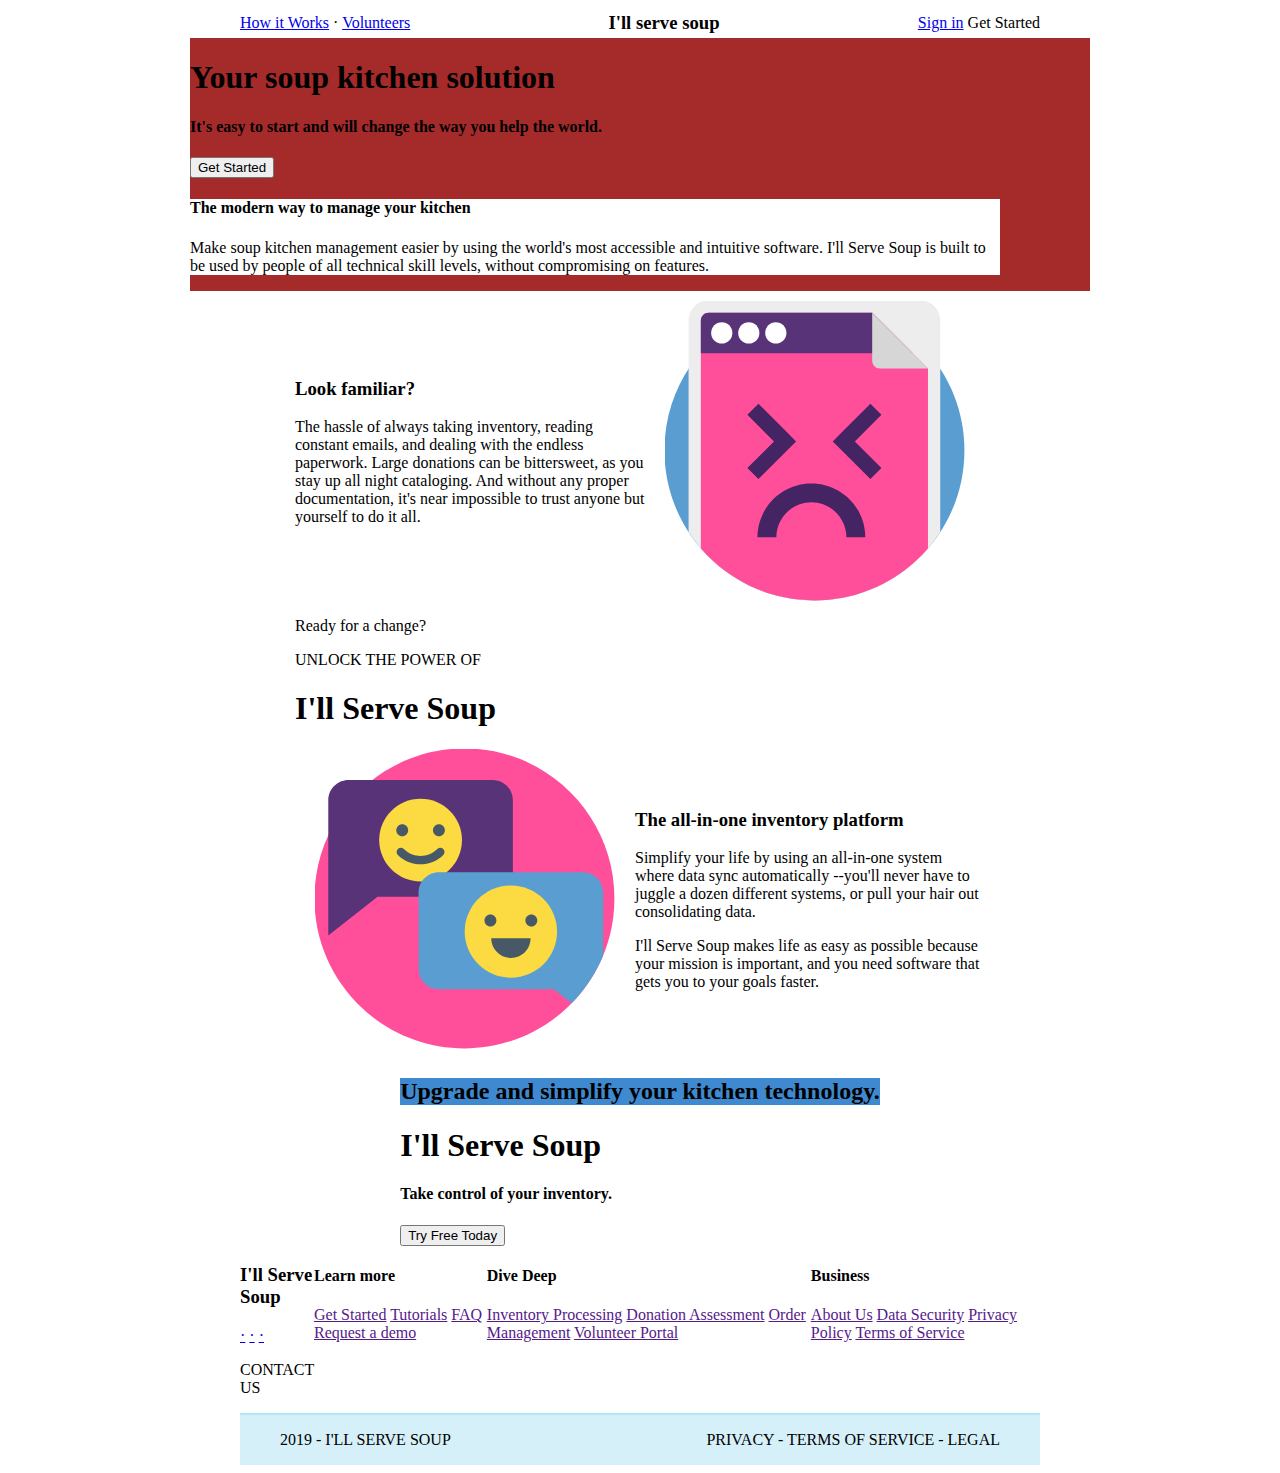
==== index.html @ 5c404c8e "Blue footer" ====
<!DOCTYPE html>
<html lang="en">
<head>
  <meta charset="UTF-8">
  <meta name="viewport" content="width=device-width, initial-scale=1.0">
  <meta http-equiv="X-UA-Compatible" content="ie=edge">
  <link href="https://fonts.googleapis.com/css?family=Open+Sans&display=swap" rel="stylesheet">
  
  <title>I'll serve soup</title>
  <link rel="shortcut icon" type="image/png" href="img/bowl.png" />
  
  <link rel="stylesheet" href="css/index.css">
</head>
<body>
  <div class="container">
    <header>
      <div class="links-left">
        <a href="#">How it Works</a>
        ·
        <a href="#">Volunteers</a>
      </div>
      <div class="logo">
        <h3>I'll serve soup</h3>
      </div>
      <div class="links-right">
        <a href="#">Sign in</a>
        <a>Get Started</a>
      </div>
    </header>
    <section class="top">
      <div class="top-text">
        <h1>Your soup kitchen solution</h1>
        <h4>It's easy to start and will change the way you help the world.</h4>
        <button>Get Started</button>
      </div>
      <div class="card">
        <h4>The modern way to manage your kitchen</h4>
        <p>Make soup kitchen management easier by using the world's most accessible 
          and intuitive software. I'll Serve Soup is built to be used by people of 
          all technical skill levels, without compromising on features.</p>
      </div>
    </section>
    <section class="middle">
      <div class="info">
        <div class="text">
          <h3>Look familiar?</h3>
          <p>The hassle of always taking inventory, reading constant emails, and 
            dealing with the endless paperwork. Large donations can be bittersweet, 
            as you stay up all night cataloging. And without any proper documentation, 
            it's near impossible to trust anyone but yourself to do it all.</p>
        </div>
        <img src="./img/browser.svg" alt="browser">
      </div>
      <div>
        <p>Ready for a change?</p>
        <p>UNLOCK THE POWER OF</p>
        <h1>I'll Serve Soup</h1>
      </div>
      <div class="info">
        <img src="./img/chat.svg" alt="chat">
        <div class="text">
          <h3>The all-in-one inventory platform</h3>
          <p>Simplify your life by using an all-in-one system where data sync automatically 
            --you'll never have to juggle a dozen different systems, or pull your hair out consolidating data.
          </p>
          <p>I'll Serve Soup makes life as easy as possible because your mission is important, 
            and you need software that gets you to your goals faster.</p>
        </div>
      </div>
    </section>
    <section class="last">
      <div class="upgrade">       
        <h2>Upgrade and simplify your kitchen technology.</h2>
      </div>
      <div>
        <h1>I'll Serve Soup</h1>
        <h4>Take control of your inventory.</h4>
        <button>Try Free Today</button>
      </div>
    </section>
    <footer>
      <div class="footer-links">
        <div class="footer-sec">
          <h3>I'll Serve Soup</h3>
          <div class="social-icons">
            <a href="#">·</a>
            <a href="#">·</a>
            <a href="#">·</a>
          </div>
          <p>CONTACT US</p>
        </div>
        <div class="footer-sec">
          <h4>Learn more</h4>
          <a href="">Get Started</a>
          <a href="">Tutorials</a>
          <a href="">FAQ</a>
          <a href="">Request a demo</a>
        </div>
        <div class="footer-sec">
        <h4>Dive Deep</h4>
        <a href="">Inventory Processing</a>
        <a href="">Donation Assessment</a>
        <a href="">Order Management</a>
        <a href="">Volunteer Portal</a>
        </div>
        <div class="footer-sec">
        <h4>Business</h4>
        <a href="">About Us</a>
        <a href="">Data Security</a>
        <a href="">Privacy Policy</a>
        <a href="">Terms of Service</a>
        </div>
      </div>
      <div class="footer-blue">
        <div class="text">
          <p>2019 -  I'LL SERVE SOUP</p>
          <p>PRIVACY - TERMS OF SERVICE - LEGAL</p>
        </div>
     
      </div>
    </footer>
  </div>
</body>
</html>
---- css/index.css ----
.container {
  max-width: 800px;
  margin: 0 auto;
  display: flex;
  flex-direction: column;
  align-items: center;
}
header {
  display: flex;
  flex-direction: row;
  align-items: center;
  justify-content: space-between;
  width: 100%;
  height: 30px;
  background-color: white;
}
.top {
  background-color: brown;
  width: 100vh;
}
.top .card {
  width: 90%;
  background-color: white;
}
.middle {
  padding: 10px 40px;
}
.middle .info {
  display: flex;
  justify-content: space-between;
  align-items: center;
}
.middle .info img {
  height: 300px;
  padding: 0 20px;
}
.middle .info .text {
  max-width: 350px;
}
.last {
  background-image: url('../img/saile-ilyas-SiwrpBnxDww-unsplash.jpg');
}
.last .upgrade {
  width: 100%;
  background-color: #3e89cf;
}
.footer-links {
  display: flex;
}
.footer-blue {
  width: 100%;
  display: flex;
  justify-content: center;
  background-color: #d6f0fa;
  border-top: 2px solid #b1e7fa;
}
.footer-blue .text {
  display: flex;
  flex-direction: row;
  justify-content: space-between;
  width: 90%;
}
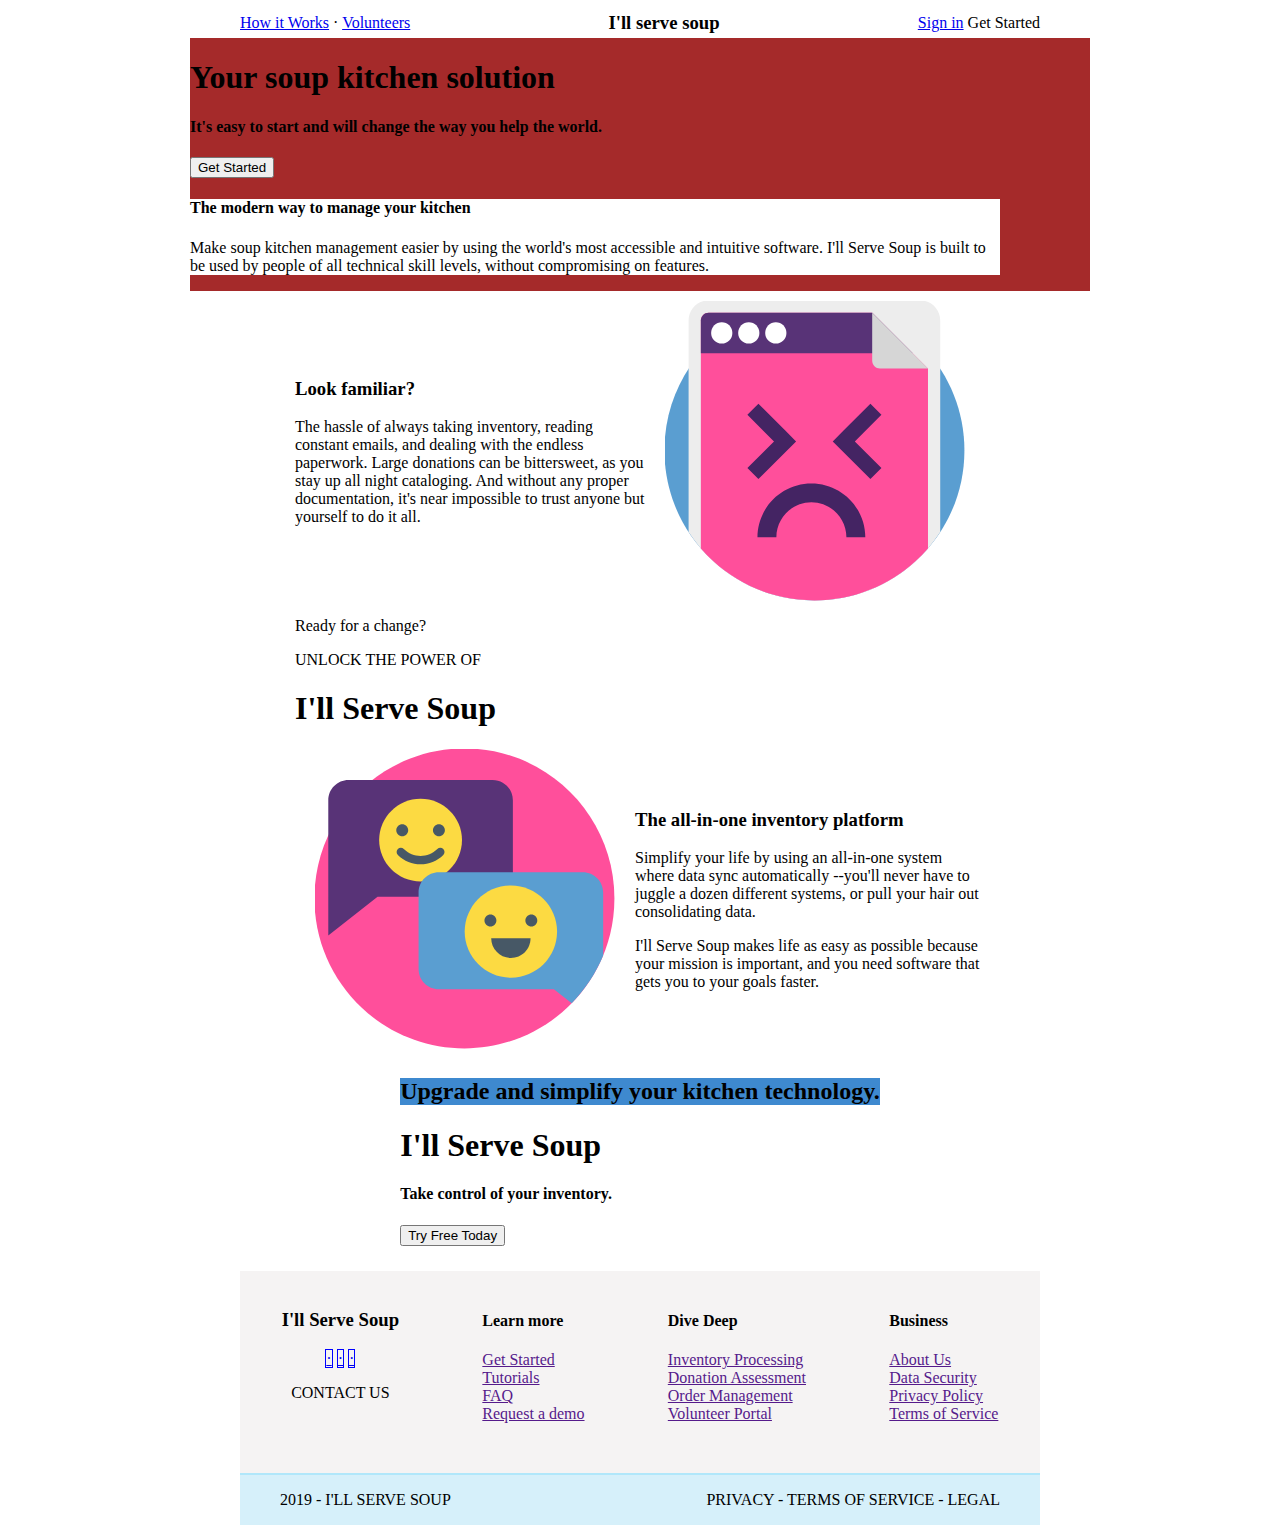
==== commit a3ea641a: "footer links" ====
--- a/index.html
+++ b/index.html
@@ -81,13 +81,16 @@
     <footer>
       <div class="footer-links">
         <div class="footer-sec">
-          <h3>I'll Serve Soup</h3>
-          <div class="social-icons">
-            <a href="#">·</a>
-            <a href="#">·</a>
-            <a href="#">·</a>
+          <div class="contact">
+            <h3>I'll Serve Soup</h3>
+            <div class="social-icons">
+              <a href="#">·</a>
+              <a href="#">·</a>
+              <a href="#">·</a>
+            </div>
+            <p>CONTACT US</p>
           </div>
-          <p>CONTACT US</p>
+          
         </div>
         <div class="footer-sec">
           <h4>Learn more</h4>
--- a/css/index.css
+++ b/css/index.css
@@ -44,8 +44,27 @@
   width: 100%;
   background-color: #3e89cf;
 }
+footer {
+  width: 100%;
+}
 .footer-links {
+  margin-top: 25px;
+  padding: 20px 0 50px 0;
+  background-color: #f5f3f3;
   display: flex;
+  justify-content: space-around;
+}
+.footer-links .footer-sec {
+  display: flex;
+  flex-direction: column;
+}
+.footer-links .footer-sec .contact {
+  text-align: center;
+}
+.footer-links .footer-sec .social-icons a {
+  width: 15px;
+  height: 15px;
+  border: 1px solid blue;
 }
 .footer-blue {
   width: 100%;
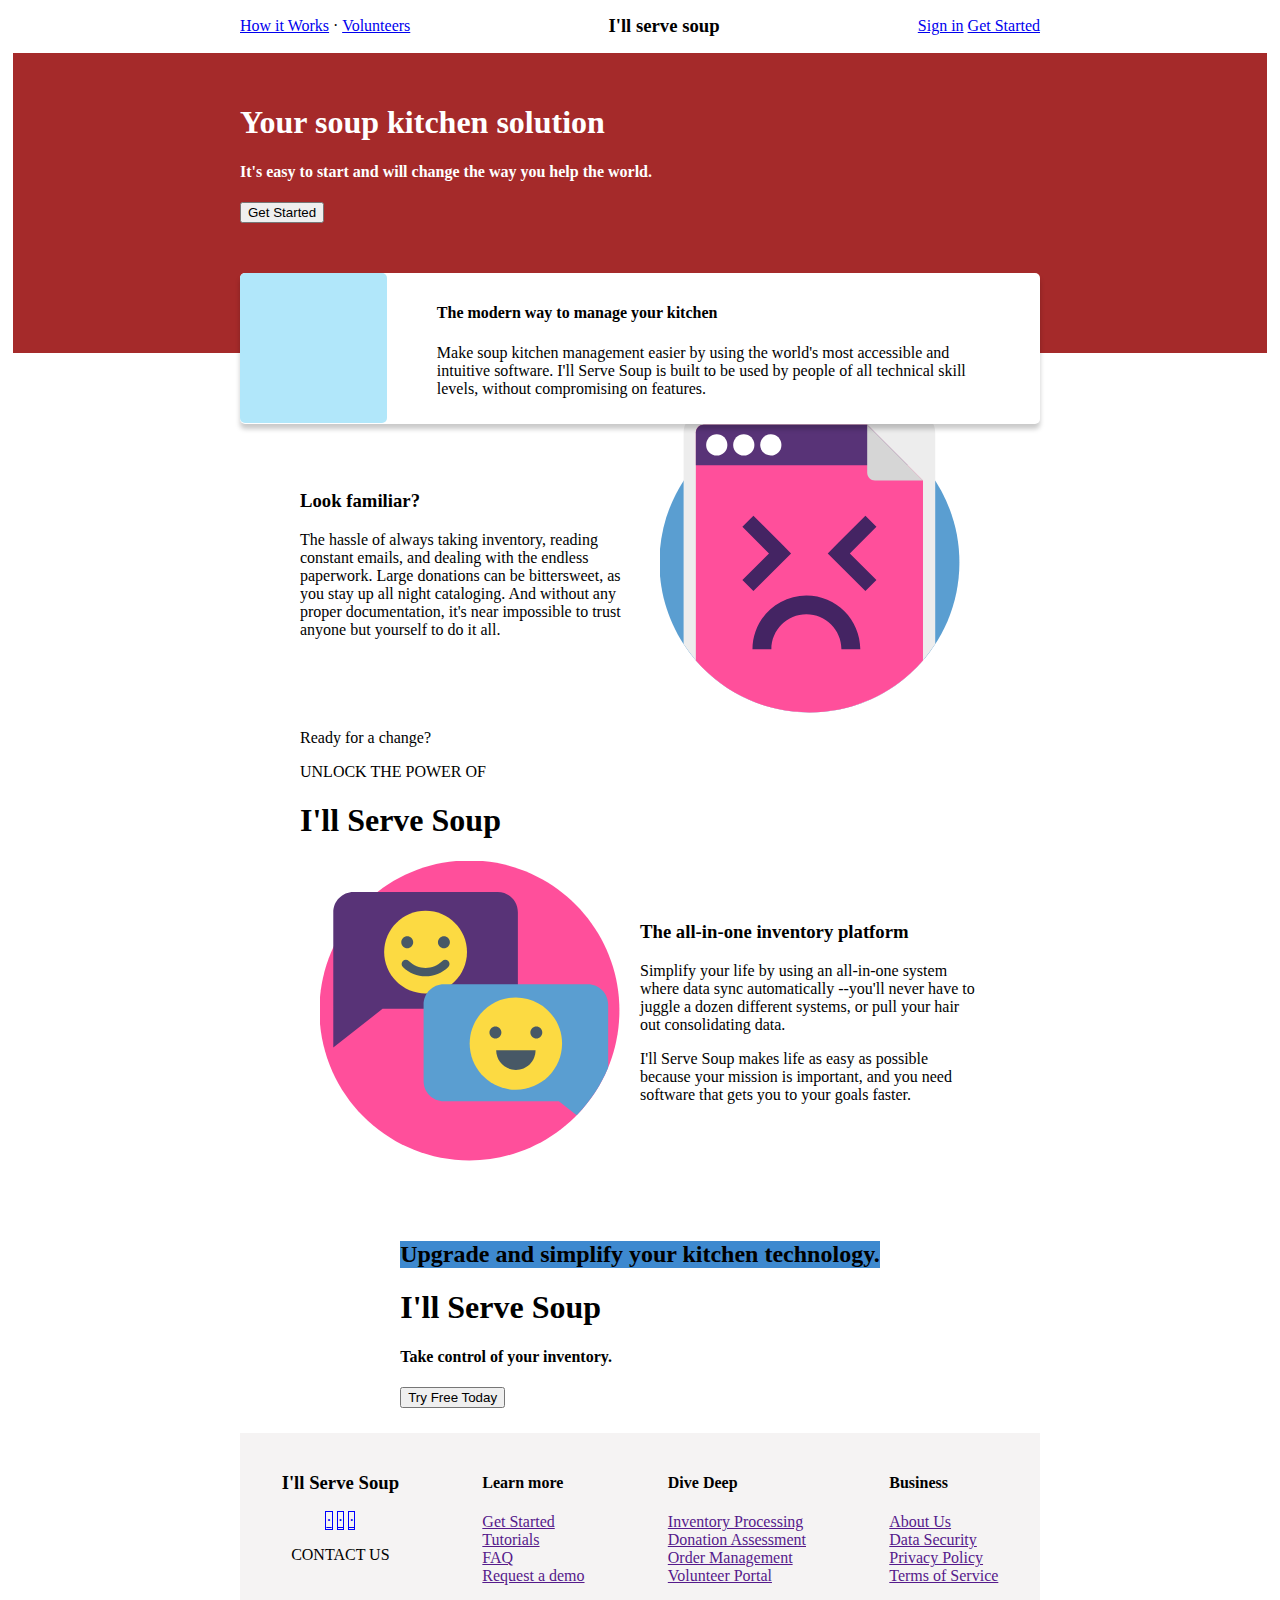
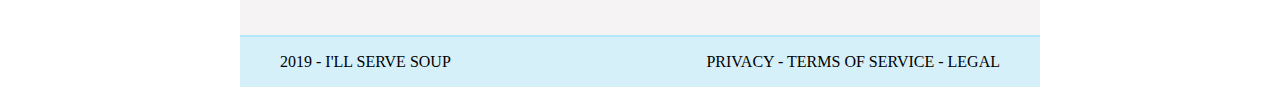
==== commit 30c7bd13: "Top section" ====
--- a/index.html
+++ b/index.html
@@ -24,9 +24,10 @@
       </div>
       <div class="links-right">
         <a href="#">Sign in</a>
-        <a>Get Started</a>
+        <a href="#">Get Started</a>
       </div>
     </header>
+
     <section class="top">
       <div class="top-text">
         <h1>Your soup kitchen solution</h1>
@@ -34,12 +35,18 @@
         <button>Get Started</button>
       </div>
       <div class="card">
-        <h4>The modern way to manage your kitchen</h4>
-        <p>Make soup kitchen management easier by using the world's most accessible 
+        <div class="card-img">
+            <a href="#"></a>
+        </div>
+        <div class="card-text">
+          <h4>The modern way to manage your kitchen</h4>
+          <p>Make soup kitchen management easier by using the world's most accessible 
           and intuitive software. I'll Serve Soup is built to be used by people of 
           all technical skill levels, without compromising on features.</p>
+        </div>
       </div>
     </section>
+
     <section class="middle">
       <div class="info">
         <div class="text">
@@ -68,6 +75,7 @@
         </div>
       </div>
     </section>
+
     <section class="last">
       <div class="upgrade">       
         <h2>Upgrade and simplify your kitchen technology.</h2>
--- a/css/index.css
+++ b/css/index.css
@@ -11,19 +11,49 @@
   align-items: center;
   justify-content: space-between;
   width: 100%;
-  height: 30px;
+  max-width: 800px;
+  height: 35px;
+  padding-bottom: 10px;
   background-color: white;
+  top: 0px;
 }
 .top {
   background-color: brown;
-  width: 100vh;
+  width: 98vw;
+  height: 300px;
+  display: flex;
+  flex-direction: column;
+  align-items: center;
+}
+.top .top-text {
+  width: 90%;
+  max-width: 800px;
+  color: white;
+  padding-top: 30px;
 }
 .top .card {
   width: 90%;
+  max-width: 800px;
   background-color: white;
+  display: flex;
+  border-radius: 5px;
+  position: relative;
+  bottom: -50px;
+  -webkit-box-shadow: 0px 5px 5px 0px rgba(0, 0, 0, 0.21);
+  -moz-box-shadow: 0px 5px 5px 0px rgba(0, 0, 0, 0.21);
+  box-shadow: 0px 5px 5px 0px rgba(0, 0, 0, 0.21);
+}
+.top .card .card-img {
+  background-color: #b1e7fa;
+  width: 350px;
+  height: 150px;
+  border-radius: 5px;
+}
+.top .card .card-text {
+  padding: 10px 50px;
 }
 .middle {
-  padding: 10px 40px;
+  padding: 60px;
 }
 .middle .info {
   display: flex;
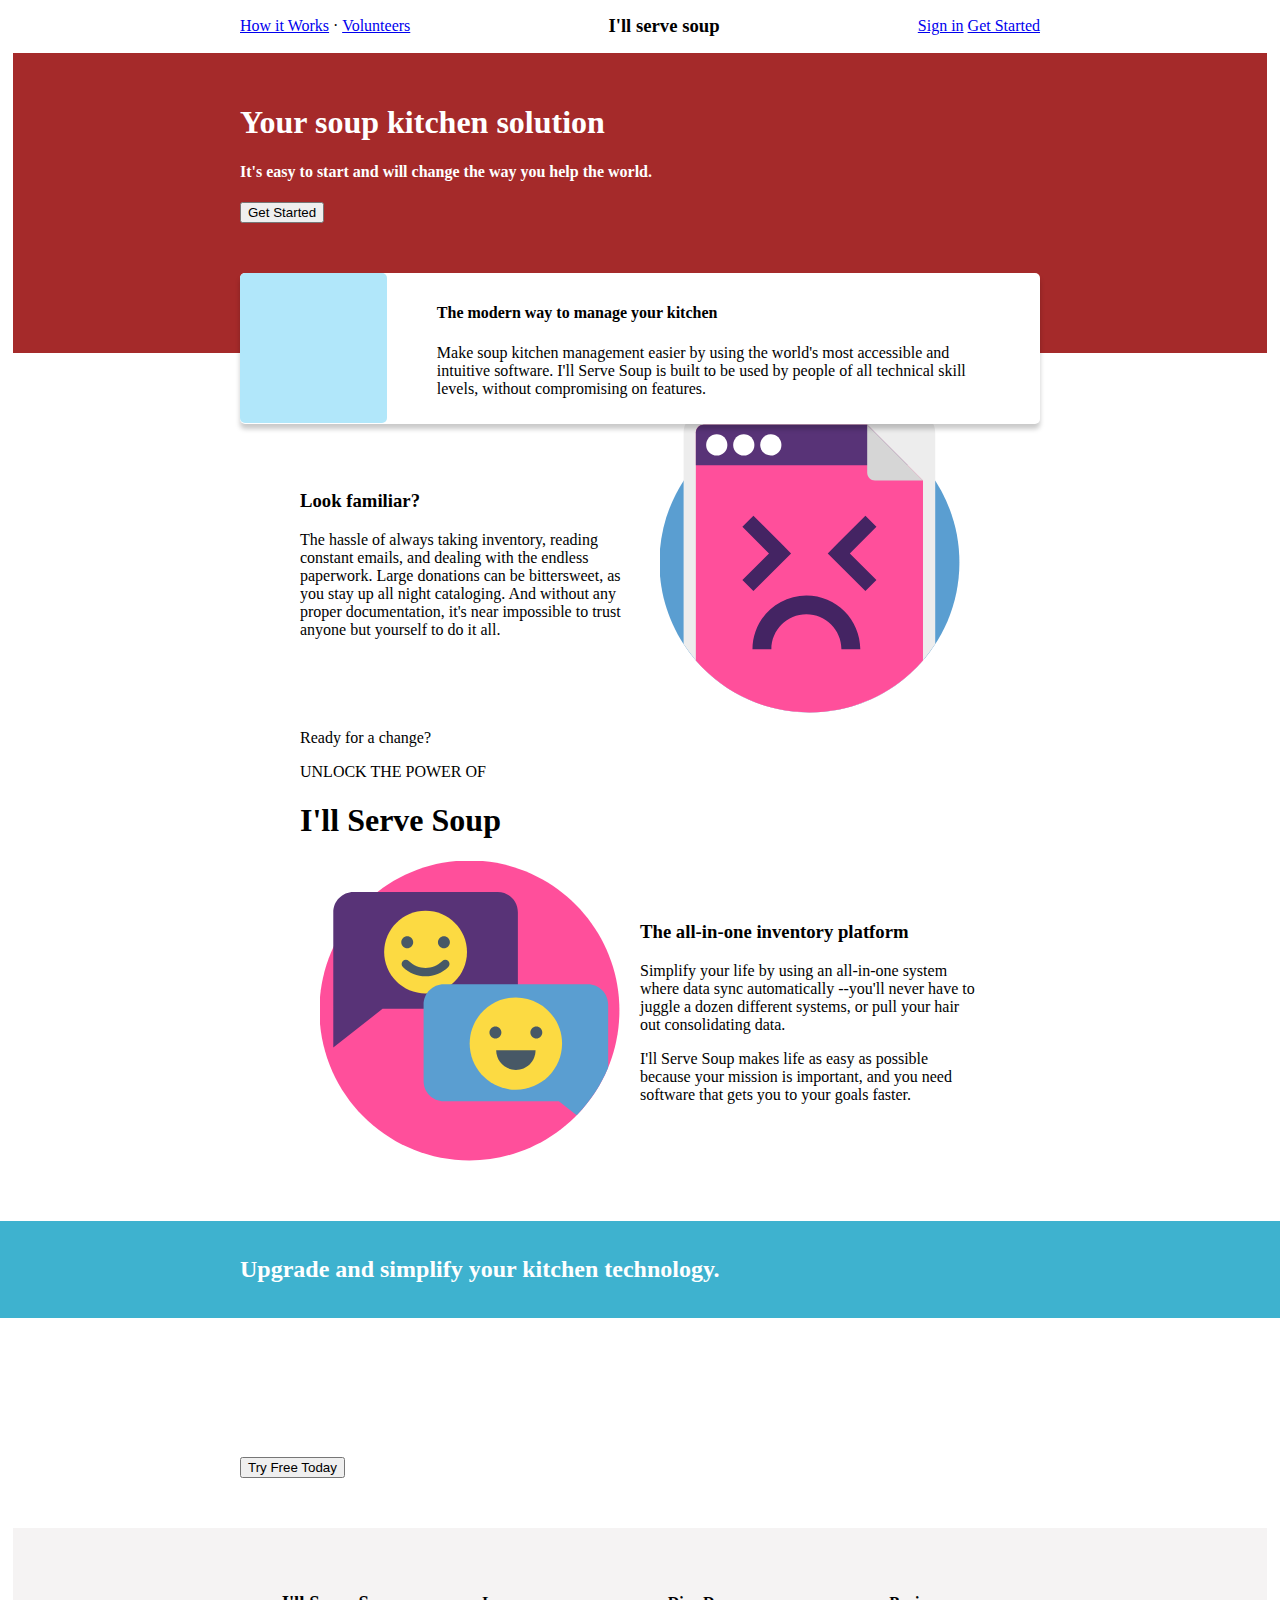
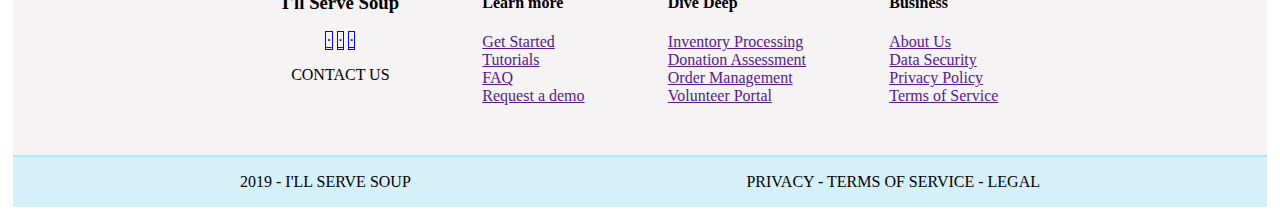
==== commit 75221d42: "Last section and details" ====
--- a/index.html
+++ b/index.html
@@ -36,7 +36,6 @@
       </div>
       <div class="card">
         <div class="card-img">
-            <a href="#"></a>
         </div>
         <div class="card-text">
           <h4>The modern way to manage your kitchen</h4>
@@ -80,7 +79,7 @@
       <div class="upgrade">       
         <h2>Upgrade and simplify your kitchen technology.</h2>
       </div>
-      <div>
+      <div class="last-text">
         <h1>I'll Serve Soup</h1>
         <h4>Take control of your inventory.</h4>
         <button>Try Free Today</button>
--- a/css/index.css
+++ b/css/index.css
@@ -69,18 +69,42 @@
 }
 .last {
   background-image: url('../img/saile-ilyas-SiwrpBnxDww-unsplash.jpg');
+  width: 98vw;
+  display: flex;
+  flex-direction: column;
+  align-items: center;
 }
 .last .upgrade {
-  width: 100%;
-  background-color: #3e89cf;
+  background-color: #3eb2cf;
+  width: 98vw;
+  display: flex;
+  flex-direction: column;
+  align-items: center;
+  padding: 15px;
+}
+.last .upgrade h2 {
+  color: white;
+  width: 90%;
+  max-width: 800px;
+}
+.last .last-text {
+  width: 90%;
+  max-width: 800px;
+  color: white;
+  padding: 20px 0 50px 0;
 }
 footer {
-  width: 100%;
+  width: 98vw;
+  display: flex;
+  flex-direction: column;
+  align-items: center;
+  background-color: #f5f3f3;
 }
 .footer-links {
+  width: 90%;
+  max-width: 800px;
   margin-top: 25px;
   padding: 20px 0 50px 0;
-  background-color: #f5f3f3;
   display: flex;
   justify-content: space-around;
 }
@@ -97,15 +121,16 @@
   border: 1px solid blue;
 }
 .footer-blue {
-  width: 100%;
+  width: 98vw;
   display: flex;
   justify-content: center;
   background-color: #d6f0fa;
   border-top: 2px solid #b1e7fa;
 }
 .footer-blue .text {
+  width: 90%;
+  max-width: 800px;
   display: flex;
   flex-direction: row;
   justify-content: space-between;
-  width: 90%;
 }
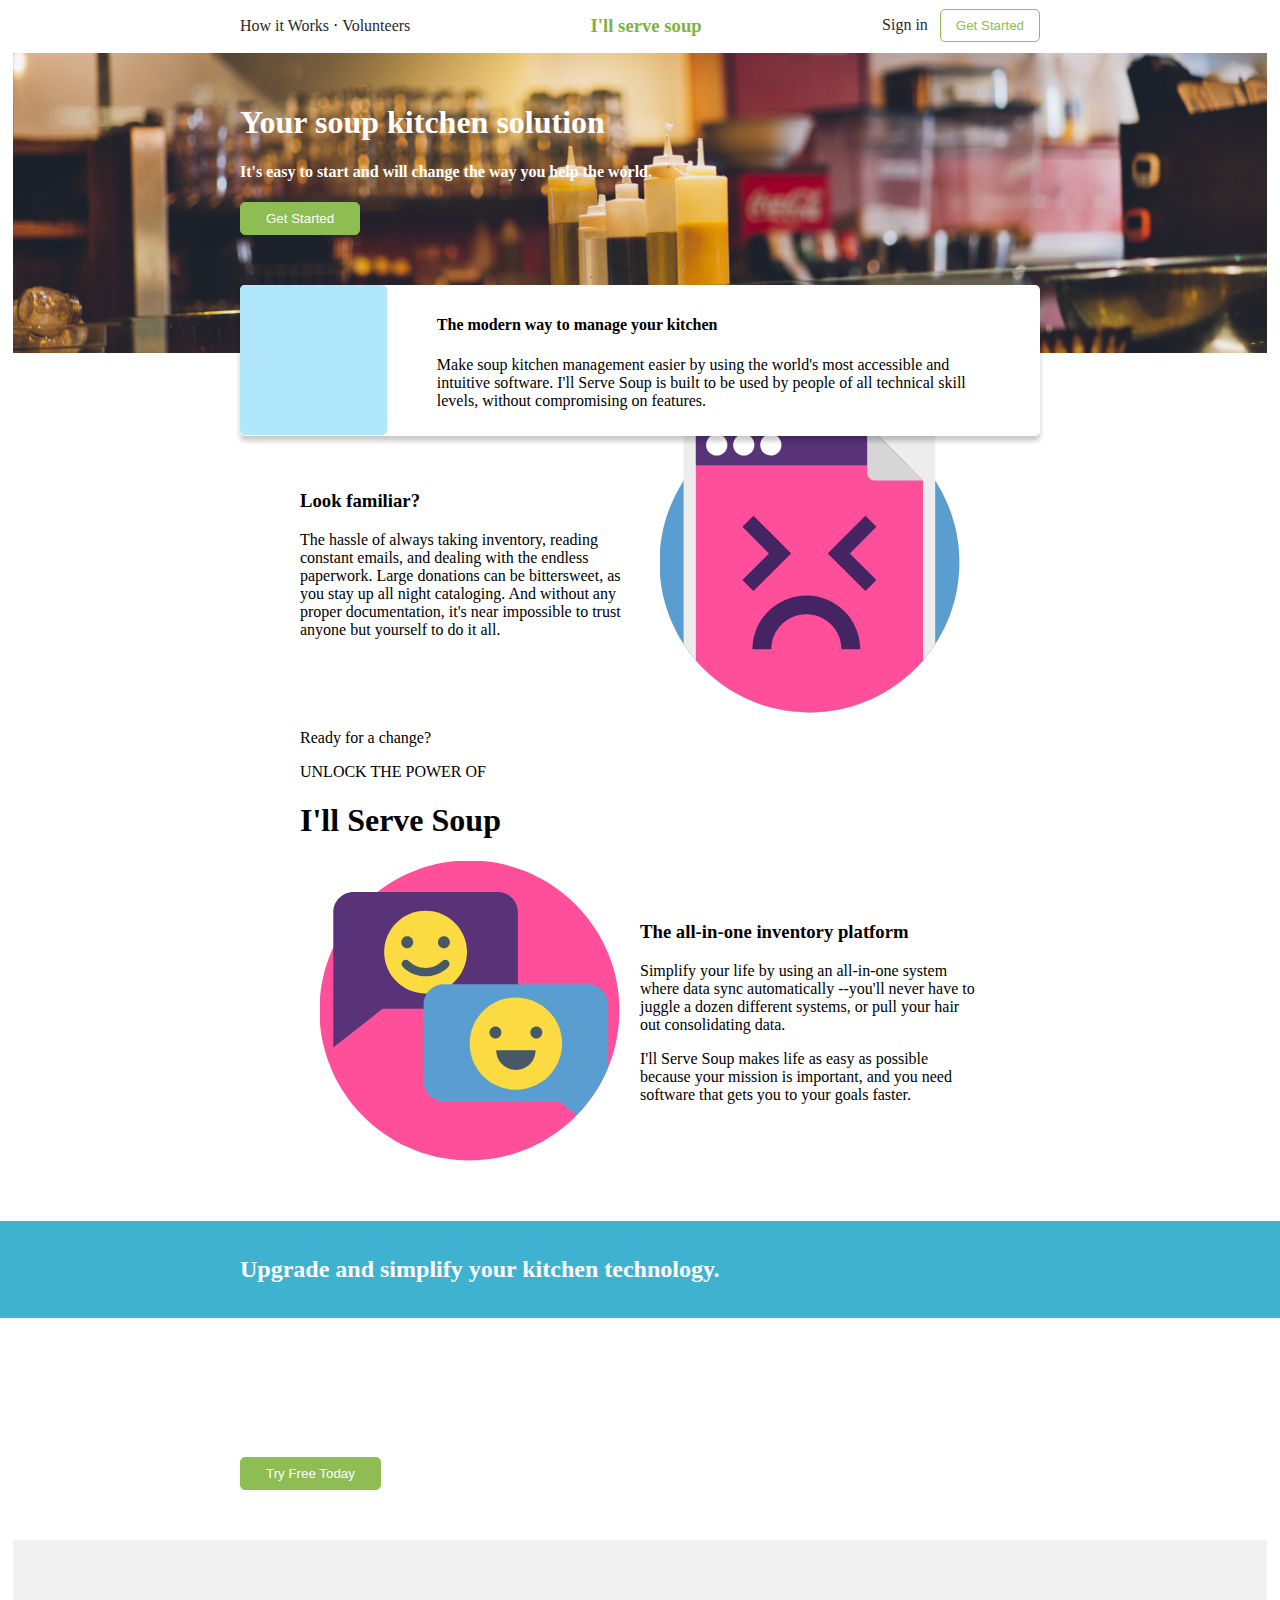
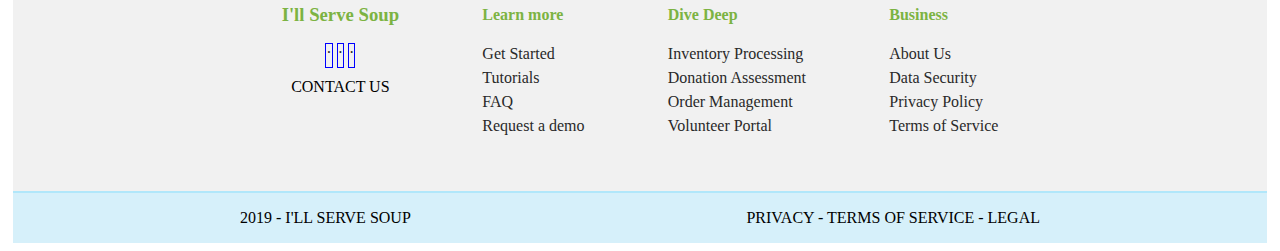
==== commit ed62fd14: "Buttons and final colors" ====
--- a/index.html
+++ b/index.html
@@ -24,7 +24,8 @@
       </div>
       <div class="links-right">
         <a href="#">Sign in</a>
-        <a href="#">Get Started</a>
+        <a href="#">
+         <button class="inv">Get Started</button> </a>
       </div>
     </header>
 
--- a/css/index.css
+++ b/css/index.css
@@ -4,6 +4,27 @@
   display: flex;
   flex-direction: column;
   align-items: center;
+}
+a {
+  text-decoration: none;
+  color: #292929;
+}
+a:hover {
+  text-decoration: underline;
+}
+button {
+  padding: 8px 25px;
+  color: white;
+  background-color: #8dbd53;
+  border: 1px solid #8dbd53;
+  border-radius: 5px;
+}
+.inv {
+  padding: 8px 15px;
+  color: #8dbd53;
+  background-color: white;
+  border: 1px solid #8dbd53;
+  border-radius: 5px;
 }
 header {
   display: flex;
@@ -17,8 +38,16 @@
   background-color: white;
   top: 0px;
 }
+header h3 {
+  color: #7cb342;
+}
+header .inv {
+  margin-left: 8px;
+}
 .top {
-  background-color: brown;
+  background-image: url("../img/benjamin-massello-M1IKt__JX0k-unsplash.jpg");
+  background-position: center;
+  background-size: cover;
   width: 98vw;
   height: 300px;
   display: flex;
@@ -69,6 +98,8 @@
 }
 .last {
   background-image: url('../img/saile-ilyas-SiwrpBnxDww-unsplash.jpg');
+  background-position: center;
+  background-size: cover;
   width: 98vw;
   display: flex;
   flex-direction: column;
@@ -98,7 +129,11 @@
   display: flex;
   flex-direction: column;
   align-items: center;
-  background-color: #f5f3f3;
+  background-color: #f1f1f1;
+}
+footer h3,
+footer h4 {
+  color: #7cb342;
 }
 .footer-links {
   width: 90%;
@@ -114,6 +149,9 @@
 }
 .footer-links .footer-sec .contact {
   text-align: center;
+}
+.footer-links .footer-sec a {
+  padding-bottom: 6px;
 }
 .footer-links .footer-sec .social-icons a {
   width: 15px;
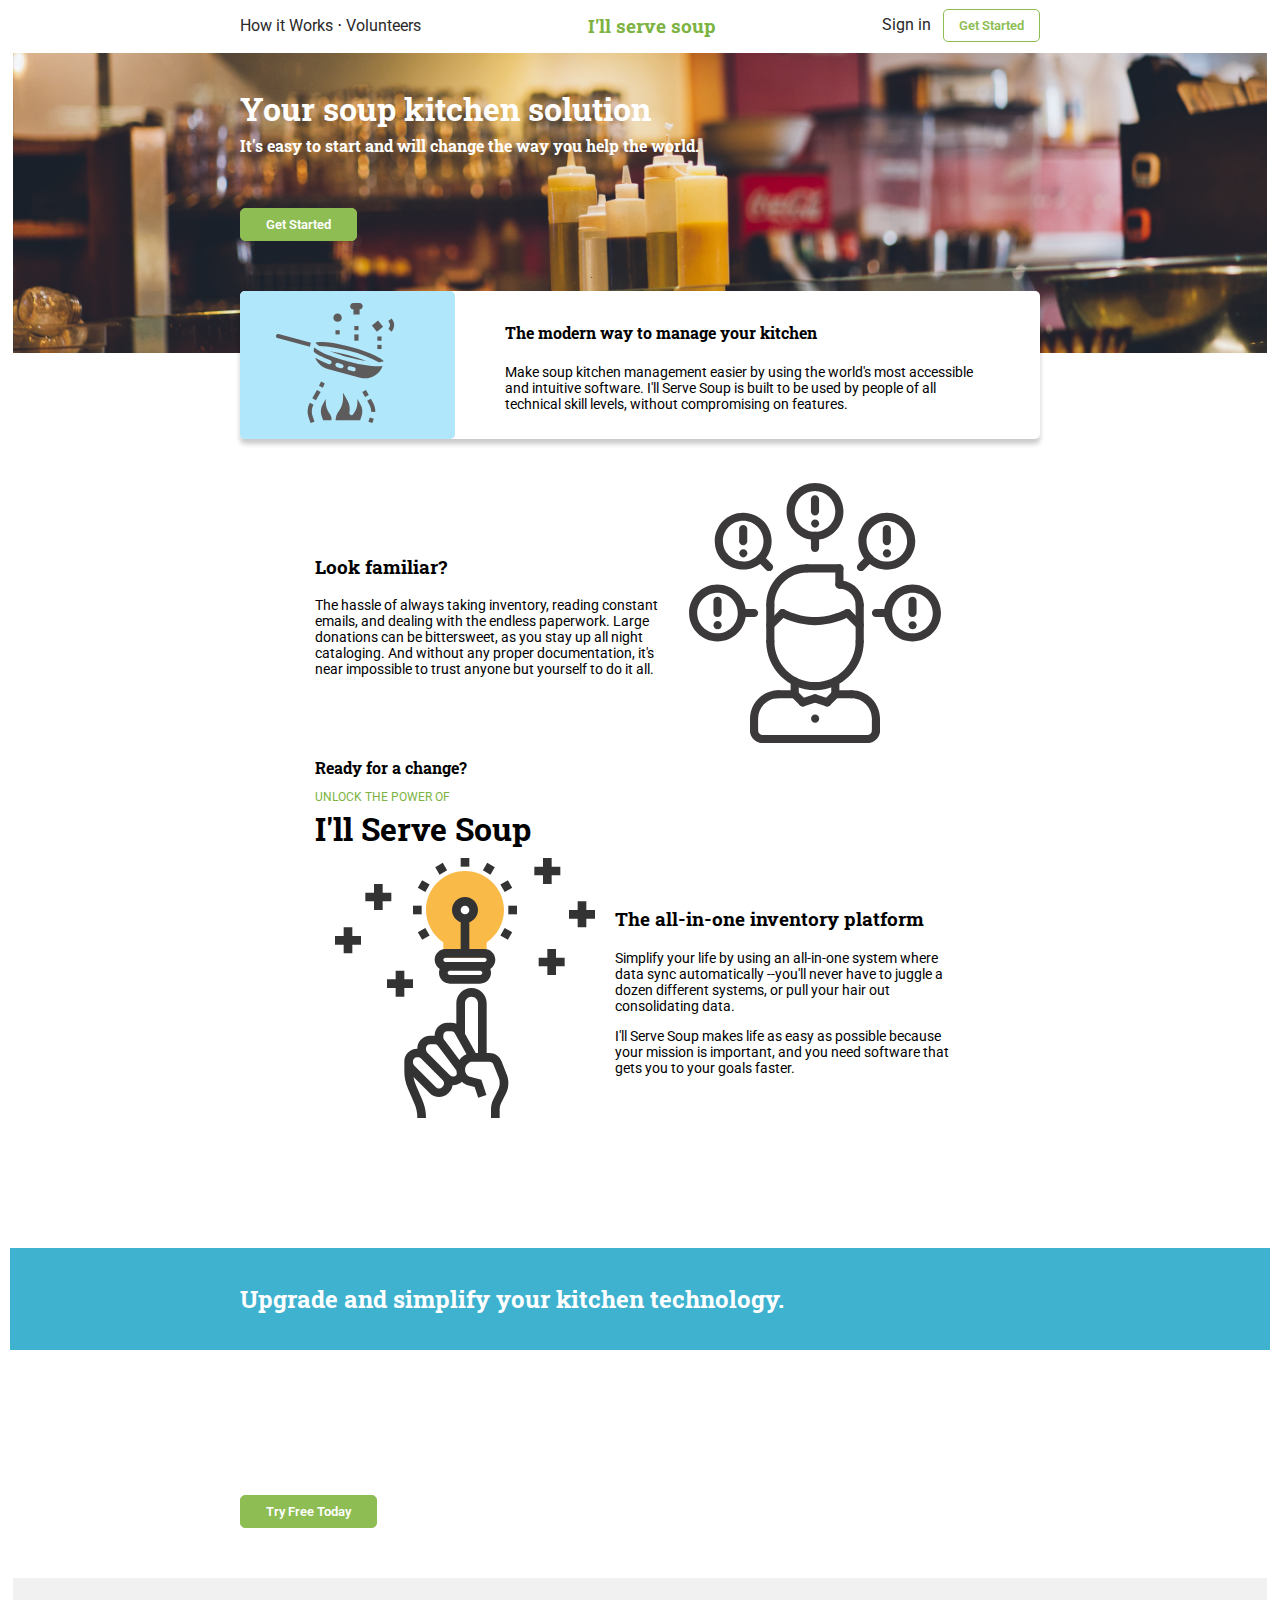
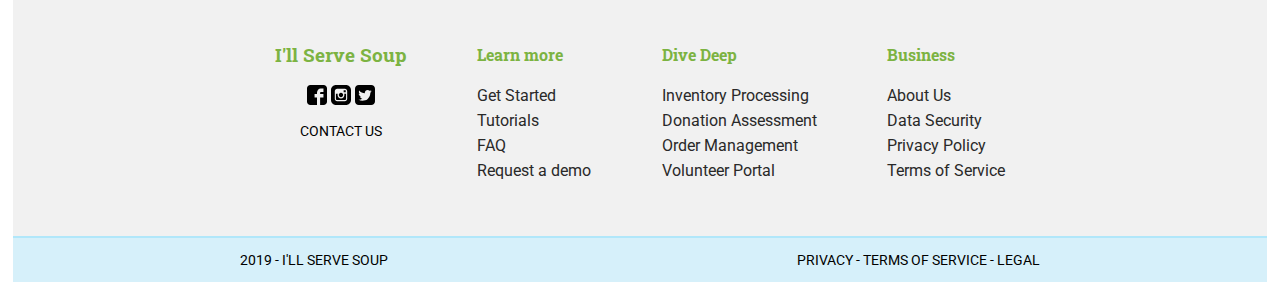
==== commit 1dccc368: "final design" ====
--- a/index.html
+++ b/index.html
@@ -4,7 +4,7 @@
   <meta charset="UTF-8">
   <meta name="viewport" content="width=device-width, initial-scale=1.0">
   <meta http-equiv="X-UA-Compatible" content="ie=edge">
-  <link href="https://fonts.googleapis.com/css?family=Open+Sans&display=swap" rel="stylesheet">
+  <link href="https://fonts.googleapis.com/css?family=Roboto|Roboto+Slab:400,500,600,700&display=swap" rel="stylesheet">
   
   <title>I'll serve soup</title>
   <link rel="shortcut icon" type="image/png" href="img/bowl.png" />
@@ -37,6 +37,7 @@
       </div>
       <div class="card">
         <div class="card-img">
+          <img src="./img/fried.svg" alt="soup">
         </div>
         <div class="card-text">
           <h4>The modern way to manage your kitchen</h4>
@@ -56,15 +57,15 @@
             as you stay up all night cataloging. And without any proper documentation, 
             it's near impossible to trust anyone but yourself to do it all.</p>
         </div>
-        <img src="./img/browser.svg" alt="browser">
+        <img src="./img/problem.svg" alt="browser">
       </div>
-      <div>
-        <p>Ready for a change?</p>
+      <div class="middle-title">
+        <h4>Ready for a change?</h4>
         <p>UNLOCK THE POWER OF</p>
         <h1>I'll Serve Soup</h1>
       </div>
       <div class="info">
-        <img src="./img/chat.svg" alt="chat">
+        <img src="./img/idea.svg" alt="chat">
         <div class="text">
           <h3>The all-in-one inventory platform</h3>
           <p>Simplify your life by using an all-in-one system where data sync automatically 
@@ -92,9 +93,9 @@
           <div class="contact">
             <h3>I'll Serve Soup</h3>
             <div class="social-icons">
-              <a href="#">·</a>
-              <a href="#">·</a>
-              <a href="#">·</a>
+              <a href="#"> <img src="./img/facebook-logo.svg" alt="F"> </a>
+              <a href="#"><img src="./img/instagram.svg" alt="F"></a>
+              <a href="#"><img src="./img/twitter-sign.svg" alt="F"></a>
             </div>
             <p>CONTACT US</p>
           </div>
--- a/css/index.css
+++ b/css/index.css
@@ -4,13 +4,6 @@
   display: flex;
   flex-direction: column;
   align-items: center;
-}
-a {
-  text-decoration: none;
-  color: #292929;
-}
-a:hover {
-  text-decoration: underline;
 }
 button {
   padding: 8px 25px;
@@ -18,6 +11,8 @@
   background-color: #8dbd53;
   border: 1px solid #8dbd53;
   border-radius: 5px;
+  font-weight: 600;
+  margin-top: 30px;
 }
 .inv {
   padding: 8px 15px;
@@ -25,6 +20,31 @@
   background-color: white;
   border: 1px solid #8dbd53;
   border-radius: 5px;
+  margin: 0;
+}
+a {
+  text-decoration: none;
+  color: #292929;
+}
+a:hover {
+  text-decoration: underline;
+}
+h1,
+h2,
+h3,
+h4 {
+  font-family: 'Roboto Slab', serif;
+}
+h1 {
+  font-size: 32px;
+}
+a,
+button,
+p {
+  font-family: 'Roboto', sans-serif;
+}
+p {
+  font-size: 14px;
 }
 header {
   display: flex;
@@ -59,6 +79,9 @@
   max-width: 800px;
   color: white;
   padding-top: 30px;
+}
+.top .top-text h1 {
+  line-height: 0.3;
 }
 .top .card {
   width: 90%;
@@ -74,15 +97,18 @@
 }
 .top .card .card-img {
   background-color: #b1e7fa;
-  width: 350px;
-  height: 150px;
-  border-radius: 5px;
+  width: 450px;
+  border-radius: 5px;
+}
+.top .card .card-img img {
+  height: 120px;
+  padding: 12px 60px 12px 35px;
 }
 .top .card .card-text {
   padding: 10px 50px;
 }
 .middle {
-  padding: 60px;
+  padding: 130px 60px;
 }
 .middle .info {
   display: flex;
@@ -90,11 +116,18 @@
   align-items: center;
 }
 .middle .info img {
-  height: 300px;
+  height: 260px;
   padding: 0 20px;
 }
 .middle .info .text {
   max-width: 350px;
+}
+.middle .middle-title {
+  line-height: 0.5;
+}
+.middle .middle-title p {
+  color: #7cb342;
+  font-size: 12px;
 }
 .last {
   background-image: url('../img/saile-ilyas-SiwrpBnxDww-unsplash.jpg');
@@ -107,7 +140,7 @@
 }
 .last .upgrade {
   background-color: #3eb2cf;
-  width: 98vw;
+  width: 98%;
   display: flex;
   flex-direction: column;
   align-items: center;
@@ -123,6 +156,9 @@
   max-width: 800px;
   color: white;
   padding: 20px 0 50px 0;
+}
+.last .last-text h1 {
+  line-height: 0.3;
 }
 footer {
   width: 98vw;
@@ -153,10 +189,8 @@
 .footer-links .footer-sec a {
   padding-bottom: 6px;
 }
-.footer-links .footer-sec .social-icons a {
-  width: 15px;
-  height: 15px;
-  border: 1px solid blue;
+.footer-links .footer-sec .social-icons img {
+  height: 20px;
 }
 .footer-blue {
   width: 98vw;
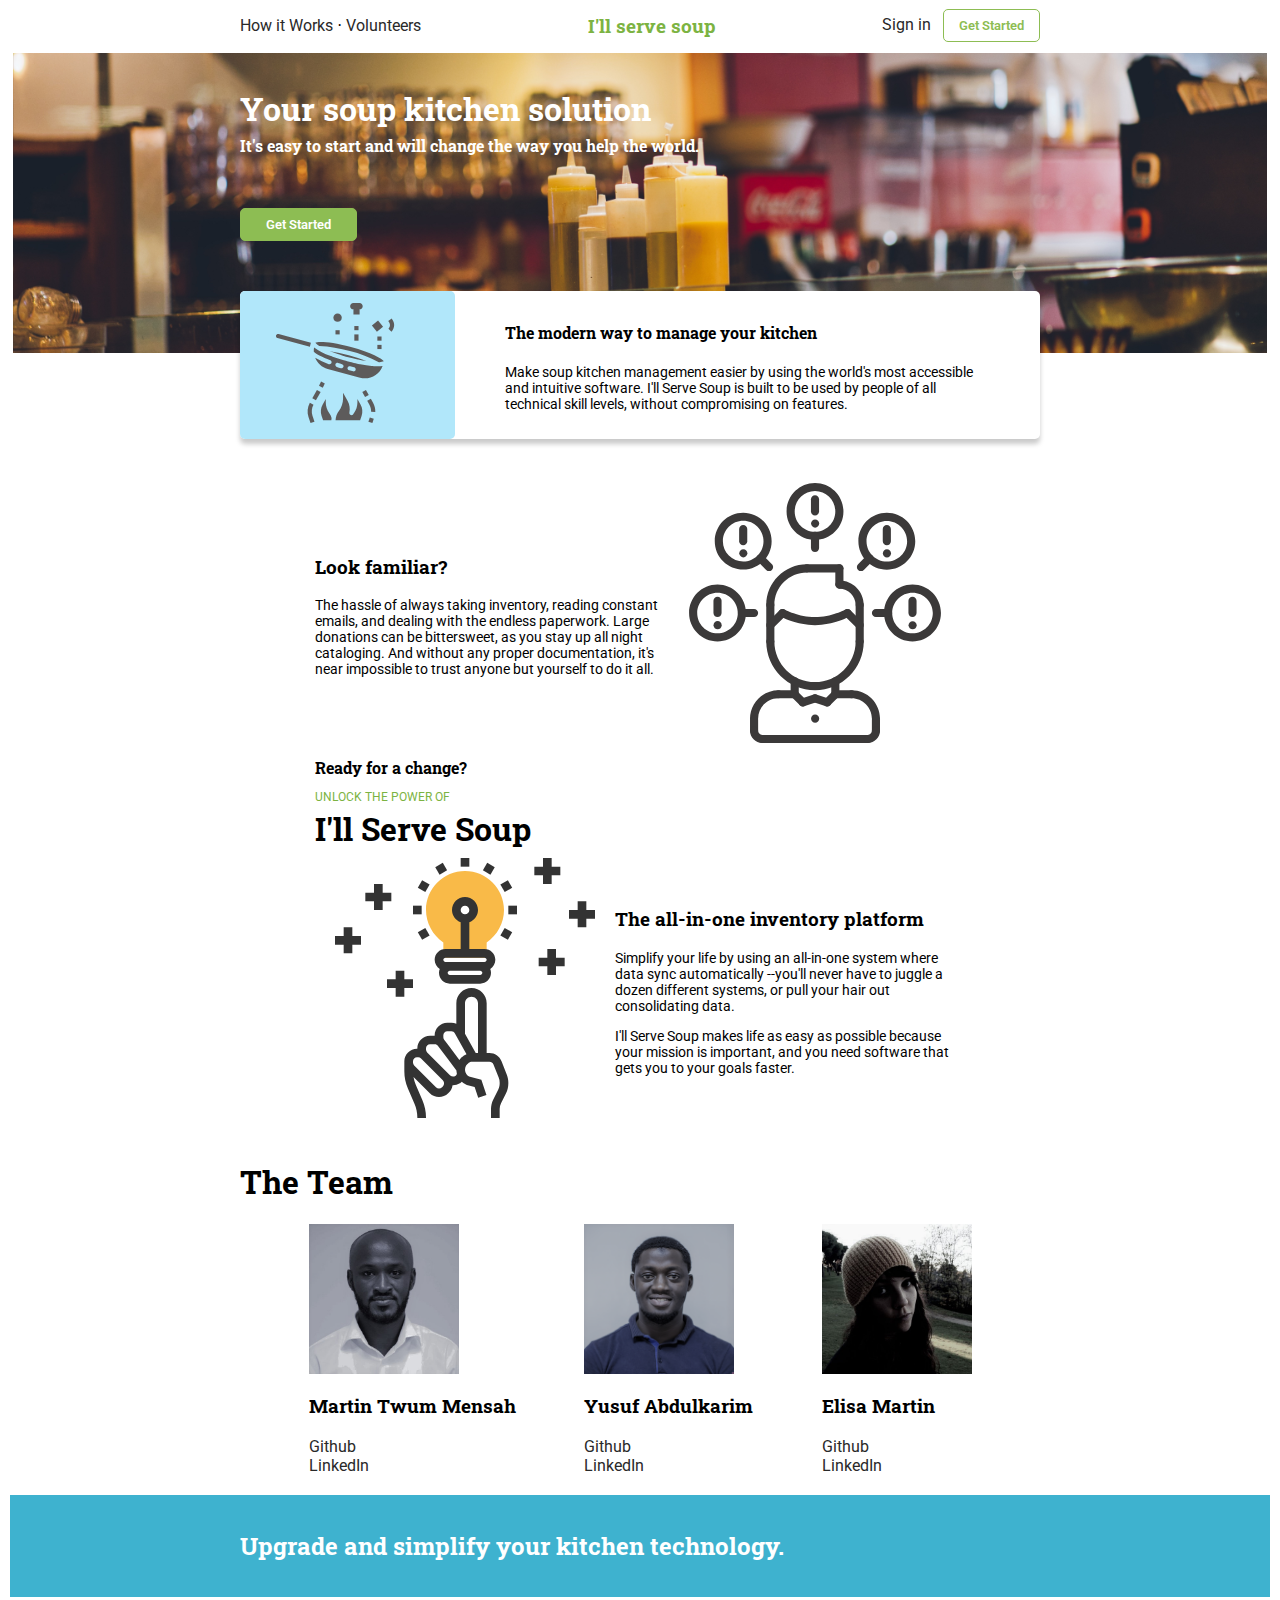
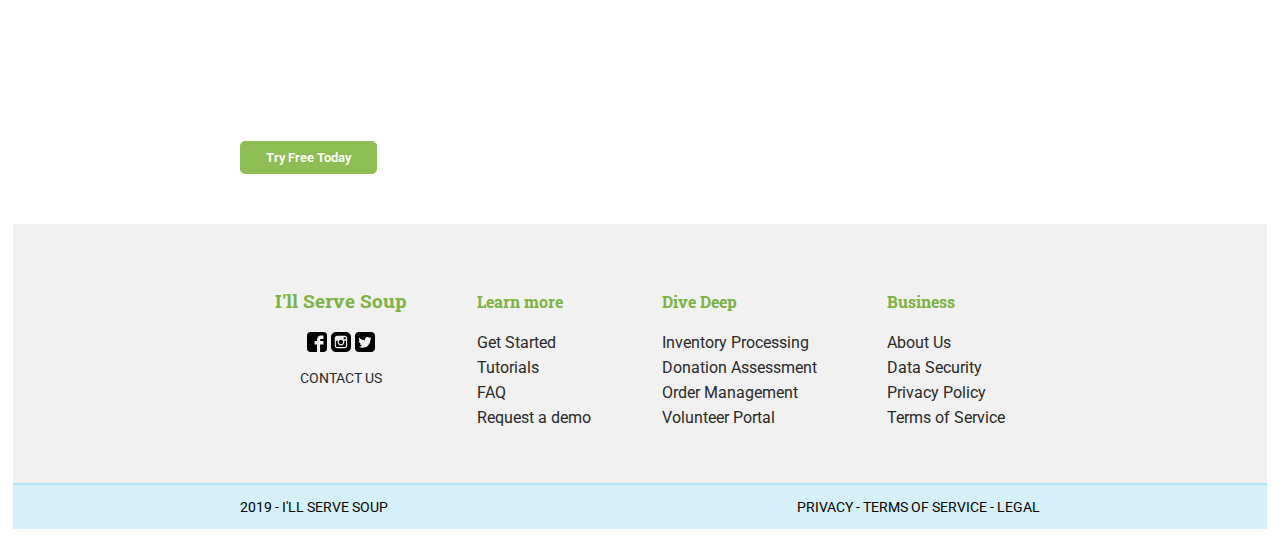
==== commit f479e709: "About us, links, details" ====
--- a/index.html
+++ b/index.html
@@ -23,8 +23,8 @@
         <h3>I'll serve soup</h3>
       </div>
       <div class="links-right">
-        <a href="#">Sign in</a>
-        <a href="#">
+        <a href="https://webeu-serve-soup.netlify.com/">Sign in</a>
+        <a href="https://webeu-serve-soup.netlify.com/">
          <button class="inv">Get Started</button> </a>
       </div>
     </header>
@@ -77,6 +77,38 @@
       </div>
     </section>
 
+    <section class="about">
+      <h1>The Team</h1>
+      <div class="team">
+        <div class="person">
+          <img src="./img/34178522.jpg" alt="">
+          <h3>Martin Twum Mensah</h3>
+          <div class="links">
+            <a href="https://github.com/twumm">Github</a>
+            <a href="https://www.linkedin.com/in/twumm/">LinkedIn</a>
+          </div>
+        </div>
+        <div class="person">
+          <img src="./img/128537752.png" alt="">
+          <h3>Yusuf Abdulkarim</h3>
+          <div class="links">
+            <a href="https://github.com/haywhyze">Github</a>
+            <a href="https://www.linkedin.com/in/yusufayoabdulkarim/">LinkedIn</a>
+          </div>
+        </div>
+        <div class="person">
+          <img src="./img/464400052.jpg" alt="">
+          <h3>Elisa Martin</h3>
+          <div class="links">
+            <a href="#">Github</a>
+            <a href="https://www.linkedin.com/in/martin-elisa/">LinkedIn</a>
+          </div>
+        </div>
+      </div>
+        
+      
+    </section>
+
     <section class="last">
       <div class="upgrade">       
         <h2>Upgrade and simplify your kitchen technology.</h2>
@@ -84,7 +116,10 @@
       <div class="last-text">
         <h1>I'll Serve Soup</h1>
         <h4>Take control of your inventory.</h4>
-        <button>Try Free Today</button>
+        <a href="https://webeu-serve-soup.netlify.com/">
+          <button>Try Free Today</button>
+        </a>
+        
       </div>
     </section>
     <footer>
@@ -97,7 +132,8 @@
               <a href="#"><img src="./img/instagram.svg" alt="F"></a>
               <a href="#"><img src="./img/twitter-sign.svg" alt="F"></a>
             </div>
-            <p>CONTACT US</p>
+            <a href="#"><p>CONTACT US</p></a>
+            
           </div>
           
         </div>
--- a/css/index.css
+++ b/css/index.css
@@ -13,6 +13,7 @@
   border-radius: 5px;
   font-weight: 600;
   margin-top: 30px;
+  cursor: pointer;
 }
 .inv {
   padding: 8px 15px;
@@ -108,7 +109,7 @@
   padding: 10px 50px;
 }
 .middle {
-  padding: 130px 60px;
+  padding-top: 130px;
 }
 .middle .info {
   display: flex;
@@ -128,6 +129,28 @@
 .middle .middle-title p {
   color: #7cb342;
   font-size: 12px;
+}
+.about {
+  width: 100%;
+  padding: 20px 0;
+}
+.about .team {
+  width: 100%;
+  display: flex;
+  flex-direction: row;
+  justify-content: space-evenly;
+}
+.about .team .person {
+  display: flex;
+  flex-direction: column;
+}
+.about .team .person img {
+  height: 150px;
+  width: 150px;
+}
+.about .team .person .links {
+  display: flex;
+  flex-direction: column;
 }
 .last {
   background-image: url('../img/saile-ilyas-SiwrpBnxDww-unsplash.jpg');
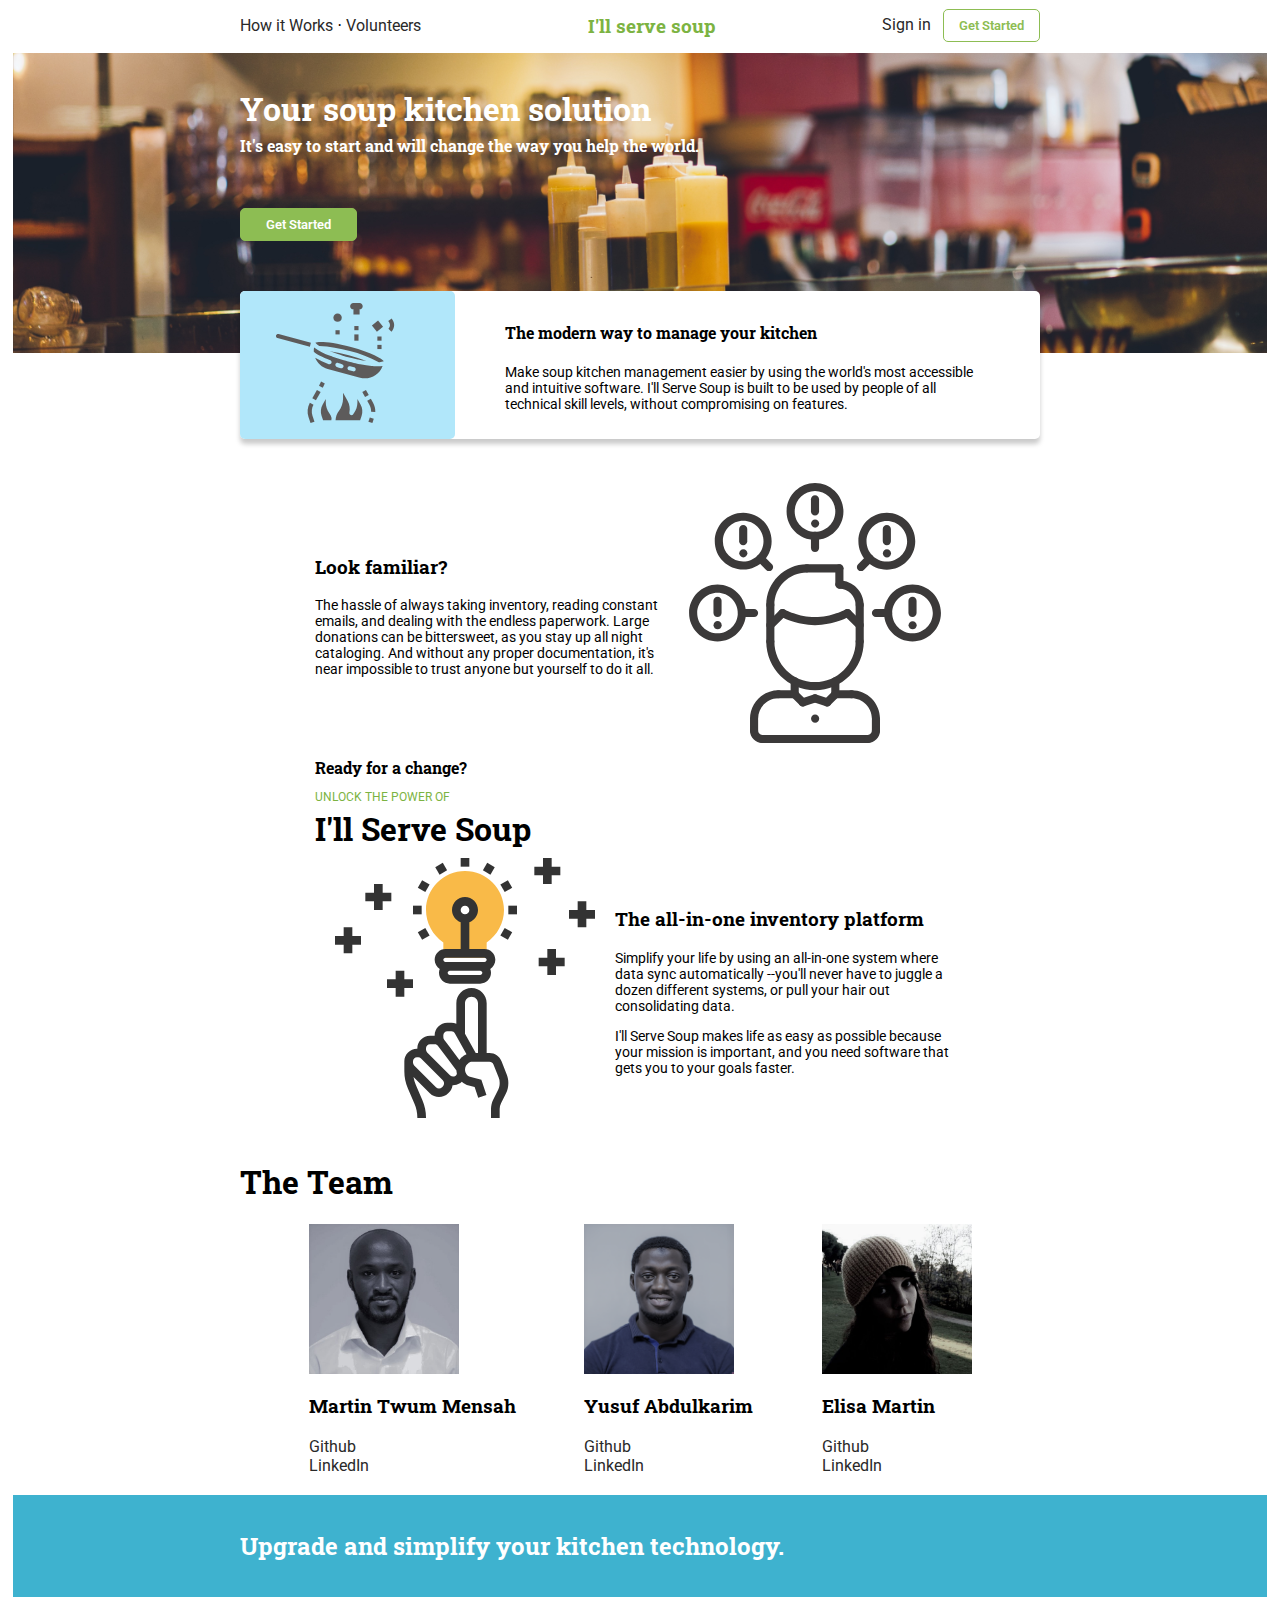
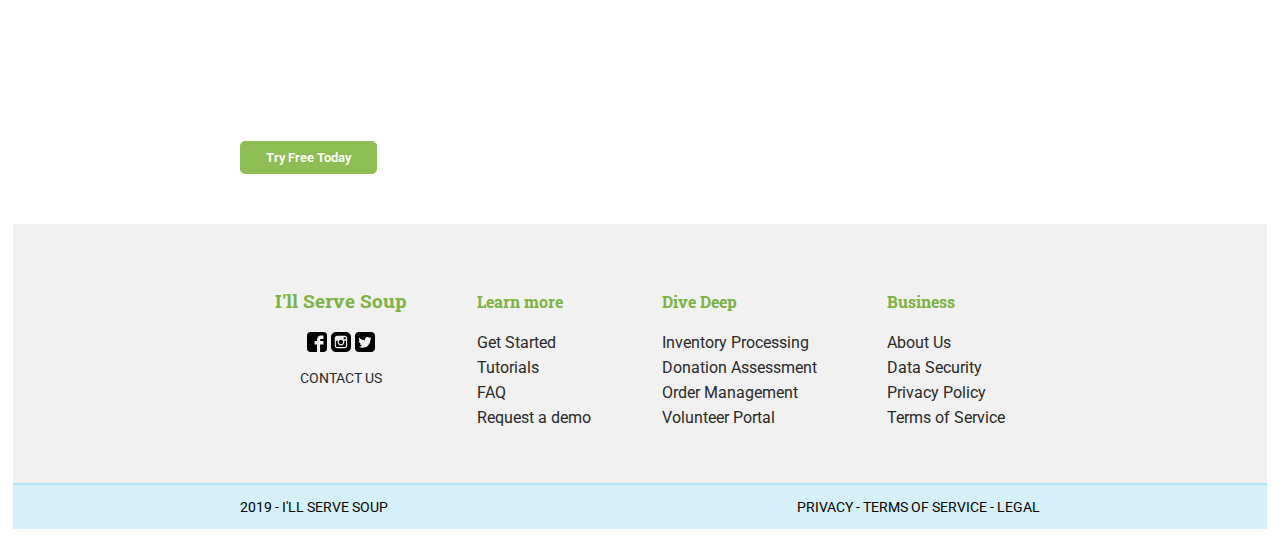
==== commit d914a0d7: "Coming soon page" ====
--- a/index.html
+++ b/index.html
@@ -15,9 +15,9 @@
   <div class="container">
     <header>
       <div class="links-left">
-        <a href="#">How it Works</a>
+        <a href="#hiw">How it Works</a>
         ·
-        <a href="#">Volunteers</a>
+        <a href="./soon.html">Volunteers</a>
       </div>
       <div class="logo">
         <h3>I'll serve soup</h3>
@@ -59,7 +59,7 @@
         </div>
         <img src="./img/problem.svg" alt="browser">
       </div>
-      <div class="middle-title">
+      <div class="middle-title" id="hiw">
         <h4>Ready for a change?</h4>
         <p>UNLOCK THE POWER OF</p>
         <h1>I'll Serve Soup</h1>
@@ -77,7 +77,7 @@
       </div>
     </section>
 
-    <section class="about">
+    <section class="about" id="team">
       <h1>The Team</h1>
       <div class="team">
         <div class="person">
@@ -100,13 +100,11 @@
           <img src="./img/464400052.jpg" alt="">
           <h3>Elisa Martin</h3>
           <div class="links">
-            <a href="#">Github</a>
+            <a href="https://github.com/elisamartin">Github</a>
             <a href="https://www.linkedin.com/in/martin-elisa/">LinkedIn</a>
           </div>
         </div>
       </div>
-        
-      
     </section>
 
     <section class="last">
@@ -119,7 +117,6 @@
         <a href="https://webeu-serve-soup.netlify.com/">
           <button>Try Free Today</button>
         </a>
-        
       </div>
     </section>
     <footer>
@@ -128,35 +125,34 @@
           <div class="contact">
             <h3>I'll Serve Soup</h3>
             <div class="social-icons">
-              <a href="#"> <img src="./img/facebook-logo.svg" alt="F"> </a>
-              <a href="#"><img src="./img/instagram.svg" alt="F"></a>
-              <a href="#"><img src="./img/twitter-sign.svg" alt="F"></a>
+              <a href="#team"><img src="./img/facebook-logo.svg" alt="F"></a>
+              <a href="#team"><img src="./img/instagram.svg" alt="F"></a>
+              <a href="#team"><img src="./img/twitter-sign.svg" alt="F"></a>
             </div>
-            <a href="#"><p>CONTACT US</p></a>
-            
+            <a href="#team"><p>CONTACT US</p></a>
           </div>
           
         </div>
         <div class="footer-sec">
           <h4>Learn more</h4>
           <a href="">Get Started</a>
-          <a href="">Tutorials</a>
-          <a href="">FAQ</a>
-          <a href="">Request a demo</a>
+          <a href="./soon.html">Tutorials</a>
+          <a href="./soon.html">FAQ</a>
+          <a href="#team">Request a demo</a>
         </div>
         <div class="footer-sec">
         <h4>Dive Deep</h4>
-        <a href="">Inventory Processing</a>
-        <a href="">Donation Assessment</a>
-        <a href="">Order Management</a>
-        <a href="">Volunteer Portal</a>
+        <a href="./soon.html">Inventory Processing</a>
+        <a href="./soon.html">Donation Assessment</a>
+        <a href="./soon.html">Order Management</a>
+        <a href="./soon.html">Volunteer Portal</a>
         </div>
         <div class="footer-sec">
         <h4>Business</h4>
-        <a href="">About Us</a>
-        <a href="">Data Security</a>
-        <a href="">Privacy Policy</a>
-        <a href="">Terms of Service</a>
+        <a href="#team">About Us</a>
+        <a href="./soon.html">Data Security</a>
+        <a href="./soon.html">Privacy Policy</a>
+        <a href="./soon.html">Terms of Service</a>
         </div>
       </div>
       <div class="footer-blue">
@@ -164,7 +160,6 @@
           <p>2019 -  I'LL SERVE SOUP</p>
           <p>PRIVACY - TERMS OF SERVICE - LEGAL</p>
         </div>
-     
       </div>
     </footer>
   </div>
--- a/css/index.css
+++ b/css/index.css
@@ -163,11 +163,11 @@
 }
 .last .upgrade {
   background-color: #3eb2cf;
-  width: 98%;
-  display: flex;
-  flex-direction: column;
-  align-items: center;
-  padding: 15px;
+  width: 98vw;
+  display: flex;
+  flex-direction: column;
+  align-items: center;
+  padding: 15px 0;
 }
 .last .upgrade h2 {
   color: white;
